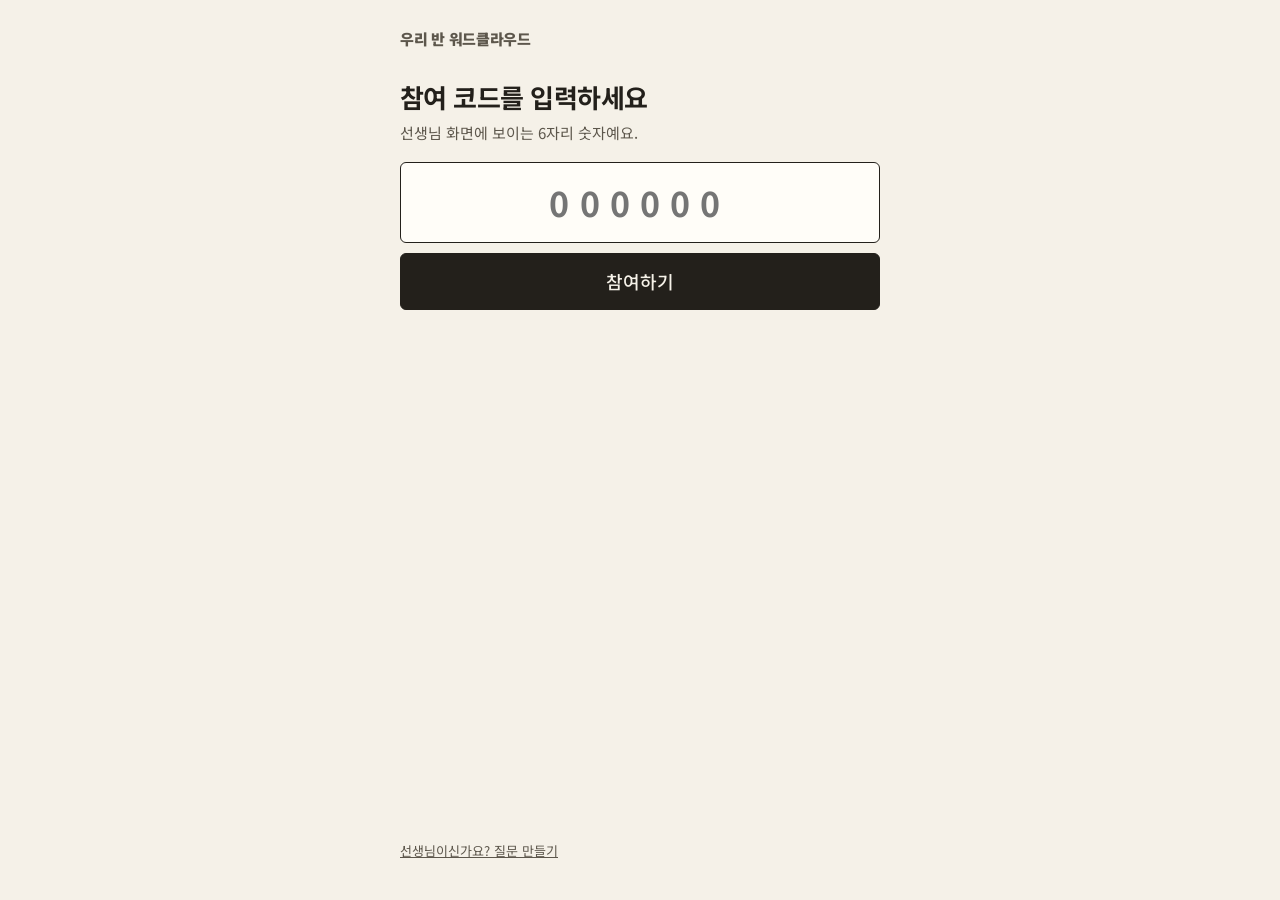
==== index.html @ 2796dbaf "수업용 실시간 워드클라우드 첫 배포 Co-Authored-By: Claude Opus 5.5 <noreply@anthropic.com> Claude-Session: https://" ====
<!DOCTYPE html>
<html lang="ko">
<head>
<meta charset="UTF-8">
<meta name="viewport" content="width=device-width, initial-scale=1, viewport-fit=cover">
<title>워드클라우드 참여</title>
<link rel="stylesheet" href="style.css">
</head>
<body>
<main class="student" id="app">
  <div class="brand">우리 반 워드클라우드</div>
  <noscript>이 페이지는 자바스크립트가 켜져 있어야 동작해요.</noscript>
</main>
<script src="vendor/supabase.js"></script>
<script src="common.js"></script>
<script src="student.js"></script>
</body>
</html>
---- style.css ----
@import url('https://fonts.googleapis.com/css2?family=Noto+Sans+KR:wght@400;500;700;900&display=swap');

:root {
  --paper: #f5f1e8;
  --paper-2: #ebe5d8;
  --ink: #23201b;
  --ink-2: #5d574c;
  --line: #d6cfbf;
  --accent: #c2462e;
  --accent-ink: #fff;
  --ok: #2f6b4f;
  --font: 'Noto Sans KR', 'Malgun Gothic', '맑은 고딕', 'Apple SD Gothic Neo', 'Nanum Gothic', sans-serif;
}

* { box-sizing: border-box; }
html, body { margin: 0; height: 100%; }
body {
  font-family: var(--font);
  background: var(--paper);
  color: var(--ink);
  font-size: 16px;
  line-height: 1.5;
  -webkit-font-smoothing: antialiased;
}
button, input, select, textarea { font: inherit; color: inherit; }
button { cursor: pointer; }
a { color: inherit; }

.btn {
  border: 1.5px solid var(--ink);
  background: transparent;
  padding: 8px 14px;
  border-radius: 6px;
  font-weight: 500;
  white-space: nowrap;
}
.btn:hover { background: var(--paper-2); }
.btn.primary { background: var(--ink); color: var(--paper); }
.btn.primary:hover { background: #000; }
.btn.accent { background: var(--accent); border-color: var(--accent); color: var(--accent-ink); }
.btn.ghost { border-color: transparent; }
.btn.ghost:hover { border-color: var(--line); }
.btn.small { padding: 4px 9px; font-size: 14px; }
.btn:disabled { opacity: .4; cursor: default; }

input[type=text], input:not([type]), textarea, select {
  border: 1.5px solid var(--line);
  background: #fffdf8;
  border-radius: 6px;
  padding: 10px 12px;
  width: 100%;
}
input:focus, textarea:focus, select:focus { outline: none; border-color: var(--ink); }

#toast {
  position: fixed; left: 50%; bottom: 28px; transform: translate(-50%, 20px);
  background: var(--ink); color: var(--paper);
  padding: 10px 18px; border-radius: 6px; opacity: 0; pointer-events: none;
  transition: opacity .2s, transform .2s; z-index: 100; max-width: 90vw;
}
#toast.show { opacity: 1; transform: translate(-50%, 0); }
#toast.error { background: var(--accent); }

/* ---------- 학생 화면 ---------- */
.student {
  max-width: 520px; margin: 0 auto; min-height: 100%;
  padding: 28px 20px 40px; display: flex; flex-direction: column;
}
.student .brand { font-weight: 900; letter-spacing: -0.02em; font-size: 15px; color: var(--ink-2); }
.student h1 { font-size: 26px; line-height: 1.35; margin: 28px 0 8px; letter-spacing: -0.02em; word-break: keep-all; }
.student .hint { color: var(--ink-2); font-size: 15px; margin: 0 0 18px; }
.code-input {
  font-size: 34px !important; letter-spacing: .3em; text-align: center; font-weight: 700;
  padding: 14px !important;
}
.student form { display: flex; flex-direction: column; gap: 10px; }
.student .row { display: flex; gap: 8px; }
.student .row input { flex: 1; font-size: 20px; padding: 14px; }
.student .row .btn { font-size: 18px; padding: 0 20px; }
.mine { margin-top: 22px; }
.mine h2 { font-size: 14px; color: var(--ink-2); font-weight: 500; margin: 0 0 8px; }
.chips { display: flex; flex-wrap: wrap; gap: 6px; }
.chip { background: var(--paper-2); border-radius: 999px; padding: 4px 12px; font-size: 15px; }
.status-line { margin-top: 14px; font-size: 15px; color: var(--ink-2); min-height: 1.5em; }
.waiting { margin-top: 40px; color: var(--ink-2); }
.foot { margin-top: auto; padding-top: 40px; font-size: 13px; color: var(--ink-2); }

/* ---------- 교사 화면 ---------- */
.teacher { display: grid; grid-template-columns: 320px 1fr; height: 100vh; }
.teacher.collapsed { grid-template-columns: 0 1fr; }
.teacher.collapsed .side { display: none; }

.side {
  border-right: 1.5px solid var(--line); background: var(--paper);
  display: flex; flex-direction: column; min-height: 0;
}
.side header { padding: 18px 18px 12px; border-bottom: 1px solid var(--line); }
.side header .title-input {
  border: none; background: transparent; padding: 2px 0; font-size: 18px; font-weight: 700;
}
.side header .title-input:focus { border-bottom: 1.5px solid var(--ink); border-radius: 0; }
.side header small { color: var(--ink-2); font-size: 13px; }
.qlist { list-style: none; margin: 0; padding: 8px 10px; overflow: auto; flex: 1; }
.qitem {
  display: grid; grid-template-columns: 24px 1fr; gap: 6px;
  padding: 10px 8px; border-radius: 6px; cursor: pointer; border-left: 4px solid transparent;
}
.qitem:hover { background: var(--paper-2); }
.qitem.current { border-left-color: var(--accent); background: #fffdf8; }
.qitem .num { color: var(--ink-2); font-size: 14px; padding-top: 1px; }
.qitem .p { font-weight: 500; word-break: keep-all; }
.qitem .meta { font-size: 13px; color: var(--ink-2); display: flex; gap: 10px; align-items: center; }
.qitem .tools { display: none; gap: 2px; margin-left: auto; }
.qitem:hover .tools, .qitem.editing .tools { display: flex; }
.qitem .tools button { border: none; background: none; padding: 2px 5px; font-size: 13px; color: var(--ink-2); border-radius: 4px; }
.qitem .tools button:hover { background: var(--line); color: var(--ink); }
.qform { padding: 12px 16px 16px; border-top: 1px solid var(--line); display: flex; flex-direction: column; gap: 8px; }
.qform textarea { resize: none; height: 64px; }
.qform .line { display: flex; gap: 8px; align-items: center; }
.qform .line label { font-size: 14px; color: var(--ink-2); white-space: nowrap; }
.qform .line select { width: auto; padding: 7px 8px; }
.qform .line .btn { margin-left: auto; }
.side .sessions { padding: 10px 16px 14px; border-top: 1px solid var(--line); font-size: 13px; display: flex; gap: 12px; flex-wrap: wrap; }
.side .sessions button { border: none; background: none; padding: 0; text-decoration: underline; color: var(--ink-2); font-size: 13px; }

.stage { display: flex; flex-direction: column; min-width: 0; min-height: 0; background: var(--paper); }
.topbar {
  display: flex; align-items: center; gap: 14px; padding: 12px 20px;
  border-bottom: 1.5px solid var(--line);
}
.join { display: flex; align-items: center; gap: 14px; cursor: pointer; }
.join canvas, .join img { width: 64px; height: 64px; image-rendering: pixelated; background: #fff; padding: 3px; }
.join .where { font-size: 13px; color: var(--ink-2); line-height: 1.3; }
.join .where b { font-size: 15px; color: var(--ink); font-weight: 500; }
.join .code { font-size: 38px; font-weight: 900; letter-spacing: .08em; line-height: 1; font-variant-numeric: tabular-nums; }
.topbar .spacer { flex: 1; }
.topbar .stats { font-size: 14px; color: var(--ink-2); text-align: right; line-height: 1.35; }
.topbar .stats b { color: var(--ink); font-size: 20px; }
.toggle {
  display: inline-flex; align-items: center; gap: 8px; border: 1.5px solid var(--ink);
  border-radius: 999px; padding: 6px 14px 6px 8px; background: transparent; font-weight: 500;
}
.toggle .dot { width: 12px; height: 12px; border-radius: 50%; background: var(--ink-2); }
.toggle.on .dot { background: var(--ok); box-shadow: 0 0 0 3px rgba(47,107,79,.2); }

.prompt-area { padding: 22px 32px 6px; display: flex; align-items: flex-start; gap: 16px; }
.prompt-area h2 {
  margin: 0; font-size: clamp(24px, 3.2vw, 46px); line-height: 1.25; letter-spacing: -0.025em;
  font-weight: 900; word-break: keep-all; flex: 1;
}
.prompt-area .limit { font-size: 14px; color: var(--ink-2); padding-top: 8px; white-space: nowrap; }

.cloud-wrap { position: relative; flex: 1; min-height: 0; margin: 4px 20px 0; }
#cloud { position: absolute; inset: 0; width: 100%; height: 100%; display: block; }
.empty {
  position: absolute; inset: 0; display: flex; align-items: center; justify-content: center;
  color: var(--ink-2); font-size: 20px; text-align: center; pointer-events: none; padding: 20px;
}

.bottombar { display: flex; gap: 8px; align-items: center; padding: 10px 20px 14px; flex-wrap: wrap; }
.bottombar .spacer { flex: 1; }

/* 단어 목록 서랍 */
.drawer {
  position: fixed; top: 0; right: 0; bottom: 0; width: 340px; background: #fffdf8;
  border-left: 1.5px solid var(--ink); transform: translateX(100%); transition: transform .2s;
  z-index: 40; display: flex; flex-direction: column;
}
.drawer.open { transform: none; }
.drawer header { display: flex; align-items: center; padding: 14px 16px; border-bottom: 1px solid var(--line); }
.drawer header h3 { margin: 0; font-size: 17px; flex: 1; }
.drawer .words { overflow: auto; flex: 1; padding: 4px 0; }
.wrow { display: flex; align-items: center; gap: 8px; padding: 7px 16px; }
.wrow:hover { background: var(--paper); }
.wrow .w { flex: 1; word-break: break-all; }
.wrow.hidden .w { text-decoration: line-through; color: var(--ink-2); }
.wrow .n { font-variant-numeric: tabular-nums; color: var(--ink-2); width: 2.5em; text-align: right; }
.drawer footer { padding: 12px 16px; border-top: 1px solid var(--line); }

/* 단어 클릭 팝업 */
.pop {
  position: fixed; z-index: 50; background: var(--ink); color: var(--paper);
  border-radius: 6px; padding: 8px; display: flex; gap: 6px; align-items: center;
  box-shadow: 0 6px 20px rgba(0,0,0,.25);
}
.pop .lbl { padding: 0 6px; font-weight: 700; max-width: 200px; overflow: hidden; text-overflow: ellipsis; white-space: nowrap; }
.pop button { border: 1px solid #6c665b; background: transparent; color: var(--paper); border-radius: 4px; padding: 4px 10px; font-size: 14px; }
.pop button:hover { background: #3a362f; }

/* QR 크게 */
.qr-overlay {
  position: fixed; inset: 0; background: var(--paper); z-index: 60;
  display: none; align-items: center; justify-content: center; gap: 6vw; padding: 5vw;
}
.qr-overlay.open { display: flex; }
.qr-overlay canvas { width: min(60vh, 42vw); height: min(60vh, 42vw); image-rendering: pixelated; background: #fff; padding: 12px; }
.qr-overlay .big { font-size: min(14vw, 150px); font-weight: 900; letter-spacing: .06em; line-height: 1; font-variant-numeric: tabular-nums; }
.qr-overlay .u { font-size: 22px; color: var(--ink-2); margin-bottom: 18px; word-break: break-all; }
.qr-overlay .close { position: absolute; top: 20px; right: 24px; }

/* 시작 화면 */
.start { max-width: 560px; margin: 0 auto; padding: 60px 24px; }
.start h1 { font-size: 30px; margin: 0 0 6px; letter-spacing: -0.02em; }
.start p { color: var(--ink-2); margin: 0 0 24px; }
.start form { display: flex; gap: 8px; }
.start .past { margin-top: 40px; }
.start .past h2 { font-size: 15px; color: var(--ink-2); font-weight: 500; border-bottom: 1px solid var(--line); padding-bottom: 6px; }
.start .past ul { list-style: none; padding: 0; margin: 0; }
.start .past li { display: flex; align-items: center; gap: 10px; padding: 9px 0; border-bottom: 1px solid var(--paper-2); }
.start .past li a { flex: 1; text-decoration: none; font-weight: 500; }
.start .past li span { color: var(--ink-2); font-size: 14px; font-variant-numeric: tabular-nums; }

.teacher:fullscreen .side, .stage:fullscreen .bottombar .hide-fs { display: none; }
.stage:fullscreen { background: var(--paper); }

@media (max-width: 860px) {
  .teacher { grid-template-columns: 1fr; height: auto; }
  .side { border-right: none; border-bottom: 1.5px solid var(--line); max-height: 50vh; }
  .stage { height: 100vh; }
  .join .code { font-size: 28px; }
}
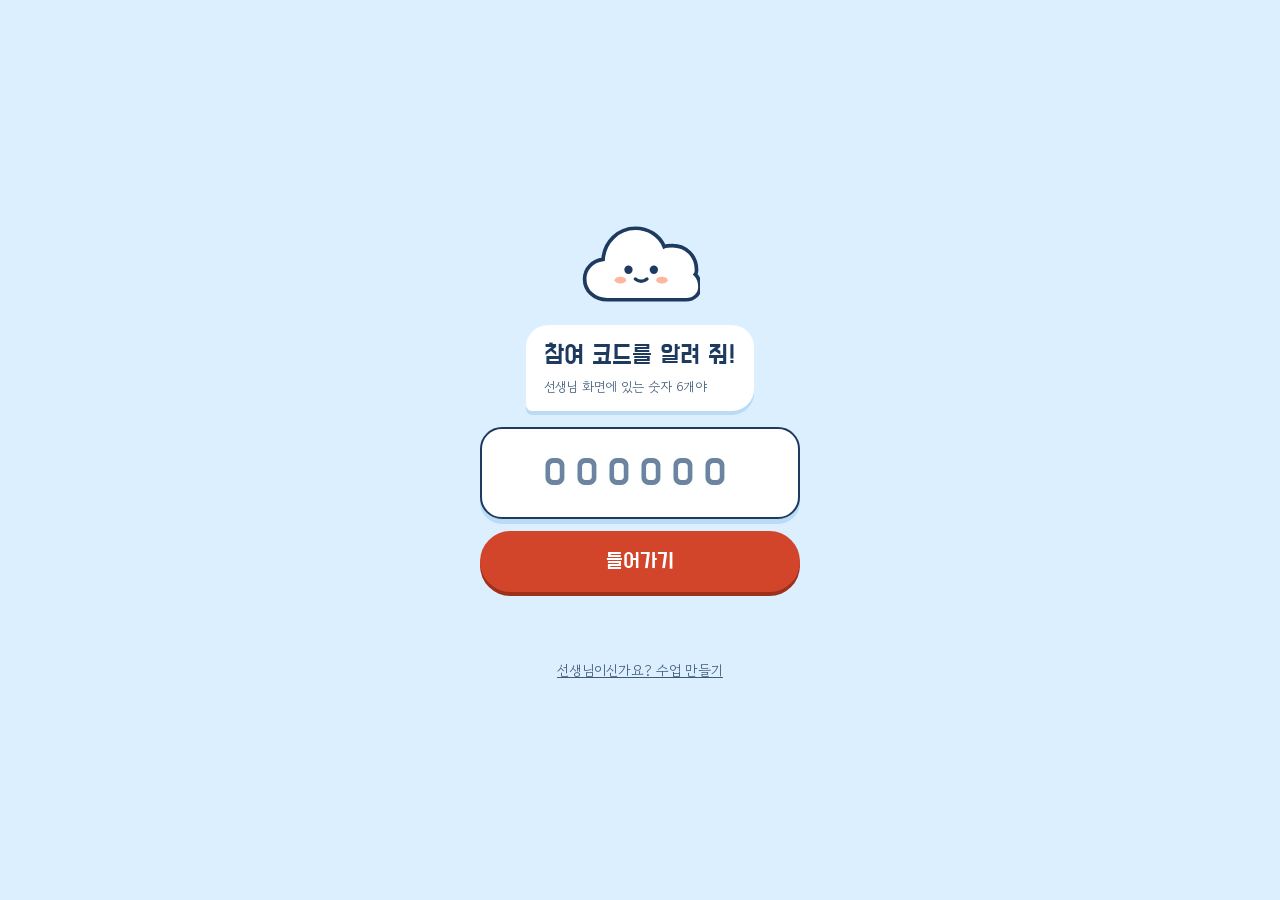
==== commit 1a8399d0: "디자인을 C 시안(몽글 구름)으로 변경 - 교사 화면: 하늘색 배경, 구름 캐릭터, 단어를 말풍선 알약으로 표시하고 응답 수 배지 추가 - 학생 화면: 메신저처럼 몽글이가 질문하고" ====
--- a/index.html
+++ b/index.html
@@ -7,10 +7,9 @@
 <link rel="stylesheet" href="style.css">
 </head>
 <body>
-<main class="student" id="app">
-  <div class="brand">우리 반 워드클라우드</div>
+<div class="student" id="app">
   <noscript>이 페이지는 자바스크립트가 켜져 있어야 동작해요.</noscript>
-</main>
+</div>
 <script src="vendor/supabase.js"></script>
 <script src="common.js"></script>
 <script src="student.js"></script>
--- a/style.css
+++ b/style.css
@@ -1,23 +1,25 @@
-@import url('https://fonts.googleapis.com/css2?family=Noto+Sans+KR:wght@400;500;700;900&display=swap');
+@import url('https://fonts.googleapis.com/css2?family=Do+Hyeon&family=Gowun+Dodum&display=swap');
 
 :root {
-  --paper: #f5f1e8;
-  --paper-2: #ebe5d8;
-  --ink: #23201b;
-  --ink-2: #5d574c;
-  --line: #d6cfbf;
-  --accent: #c2462e;
-  --accent-ink: #fff;
-  --ok: #2f6b4f;
-  --font: 'Noto Sans KR', 'Malgun Gothic', '맑은 고딕', 'Apple SD Gothic Neo', 'Nanum Gothic', sans-serif;
+  --sky: #dcefff;
+  --sky-shadow: #b9dbf5;
+  --white: #ffffff;
+  --navy: #1e3a5f;
+  --navy-dark: #0f2440;
+  --navy-2: #3f5a78;
+  --coral: #d2452b;
+  --coral-dark: #9e2f1b;
+  --green: #1e7a52;
+  --display: 'Do Hyeon', 'Malgun Gothic', '맑은 고딕', 'Apple SD Gothic Neo', sans-serif;
+  --body: 'Gowun Dodum', 'Malgun Gothic', '맑은 고딕', 'Apple SD Gothic Neo', 'Noto Sans KR', sans-serif;
 }
 
 * { box-sizing: border-box; }
 html, body { margin: 0; height: 100%; }
 body {
-  font-family: var(--font);
-  background: var(--paper);
-  color: var(--ink);
+  font-family: var(--body);
+  background: var(--sky);
+  color: var(--navy);
   font-size: 16px;
   line-height: 1.5;
   -webkit-font-smoothing: antialiased;
@@ -25,197 +27,261 @@
 button, input, select, textarea { font: inherit; color: inherit; }
 button { cursor: pointer; }
 a { color: inherit; }
+.sr-only { position: absolute; width: 1px; height: 1px; overflow: hidden; clip: rect(0 0 0 0); white-space: nowrap; }
 
 .btn {
-  border: 1.5px solid var(--ink);
-  background: transparent;
-  padding: 8px 14px;
-  border-radius: 6px;
-  font-weight: 500;
+  font-family: var(--display);
+  font-size: 18px;
+  border: none;
+  background: var(--white);
+  color: var(--navy);
+  border-radius: 999px;
+  padding: 10px 18px;
+  box-shadow: 0 4px 0 var(--sky-shadow);
   white-space: nowrap;
-}
-.btn:hover { background: var(--paper-2); }
-.btn.primary { background: var(--ink); color: var(--paper); }
-.btn.primary:hover { background: #000; }
-.btn.accent { background: var(--accent); border-color: var(--accent); color: var(--accent-ink); }
-.btn.ghost { border-color: transparent; }
-.btn.ghost:hover { border-color: var(--line); }
-.btn.small { padding: 4px 9px; font-size: 14px; }
-.btn:disabled { opacity: .4; cursor: default; }
+  transition: transform .08s, box-shadow .08s;
+}
+.btn:hover { transform: translateY(-1px); }
+.btn:active { transform: translateY(3px); box-shadow: 0 1px 0 var(--sky-shadow); }
+.btn.primary { background: var(--navy); color: var(--white); box-shadow: 0 4px 0 var(--navy-dark); }
+.btn.primary:active { box-shadow: 0 1px 0 var(--navy-dark); }
+.btn.coral { background: var(--coral); color: var(--white); box-shadow: 0 4px 0 var(--coral-dark); }
+.btn.small { font-size: 15px; padding: 6px 12px; box-shadow: 0 3px 0 var(--sky-shadow); }
+.btn.flat { box-shadow: none; background: transparent; }
+.btn.flat:hover { background: var(--sky); }
+.btn:disabled { opacity: .45; cursor: default; transform: none; }
 
 input[type=text], input:not([type]), textarea, select {
-  border: 1.5px solid var(--line);
-  background: #fffdf8;
-  border-radius: 6px;
-  padding: 10px 12px;
+  border: 2px solid transparent;
+  background: var(--sky);
+  border-radius: 16px;
+  padding: 10px 14px;
   width: 100%;
-}
-input:focus, textarea:focus, select:focus { outline: none; border-color: var(--ink); }
+  color: var(--navy);
+}
+input:focus, textarea:focus, select:focus { outline: none; border-color: var(--navy); background: var(--white); }
+::placeholder { color: #6b84a0; }
 
 #toast {
-  position: fixed; left: 50%; bottom: 28px; transform: translate(-50%, 20px);
-  background: var(--ink); color: var(--paper);
-  padding: 10px 18px; border-radius: 6px; opacity: 0; pointer-events: none;
-  transition: opacity .2s, transform .2s; z-index: 100; max-width: 90vw;
+  position: fixed; left: 50%; bottom: 96px; transform: translate(-50%, 20px);
+  background: var(--navy); color: var(--white);
+  padding: 10px 20px; border-radius: 999px; opacity: 0; pointer-events: none;
+  transition: opacity .2s, transform .2s; z-index: 100; max-width: 90vw; text-align: center;
 }
 #toast.show { opacity: 1; transform: translate(-50%, 0); }
-#toast.error { background: var(--accent); }
-
-/* ---------- 학생 화면 ---------- */
+#toast.error { background: var(--coral); }
+
+.mascot { display: block; flex: none; }
+
+/* ---------- 학생 화면 (메신저형) ---------- */
 .student {
-  max-width: 520px; margin: 0 auto; min-height: 100%;
-  padding: 28px 20px 40px; display: flex; flex-direction: column;
-}
-.student .brand { font-weight: 900; letter-spacing: -0.02em; font-size: 15px; color: var(--ink-2); }
-.student h1 { font-size: 26px; line-height: 1.35; margin: 28px 0 8px; letter-spacing: -0.02em; word-break: keep-all; }
-.student .hint { color: var(--ink-2); font-size: 15px; margin: 0 0 18px; }
+  max-width: 520px; margin: 0 auto; height: 100%; height: 100dvh;
+  display: flex; flex-direction: column; background: var(--sky);
+}
+.s-head {
+  display: flex; align-items: center; gap: 10px; padding: 14px 16px 12px;
+  background: var(--white); box-shadow: 0 4px 0 var(--sky-shadow); position: relative; z-index: 2;
+}
+.s-head .who { display: flex; flex-direction: column; flex: 1; min-width: 0; line-height: 1.3; }
+.s-head .who b { font-family: var(--display); font-weight: 400; font-size: 20px; }
+.s-head .who small { font-size: 12px; color: var(--navy-2); white-space: nowrap; overflow: hidden; text-overflow: ellipsis; }
+.s-head .count { font-family: var(--display); font-size: 15px; background: var(--sky); border-radius: 999px; padding: 4px 12px; }
+
+.chat { flex: 1; overflow-y: auto; padding: 20px 16px 24px; display: flex; flex-direction: column; gap: 10px; }
+.msg {
+  max-width: 82%; padding: 11px 16px; font-size: 16px; word-break: keep-all; overflow-wrap: anywhere;
+  animation: pop .25s ease-out;
+}
+.msg.bot { align-self: flex-start; background: var(--white); border-radius: 22px 22px 22px 6px; }
+.msg.bot.q { box-shadow: 0 4px 0 var(--sky-shadow); padding: 14px 18px; }
+.msg.bot.q h1 { margin: 0; font-family: var(--display); font-weight: 400; font-size: 26px; line-height: 1.25; }
+.msg.bot.q small { display: block; margin-top: 6px; font-size: 13px; color: var(--navy-2); }
+.msg.me {
+  align-self: flex-end; background: var(--navy); color: var(--white);
+  font-family: var(--display); font-size: 22px; border-radius: 22px 22px 6px 22px; padding: 9px 18px;
+}
+.msg-note { align-self: flex-end; font-size: 12px; color: var(--navy-2); margin-top: -4px; }
+@keyframes pop { from { transform: scale(.85); opacity: 0; } to { transform: none; opacity: 1; } }
+
+.s-input {
+  display: flex; align-items: center; gap: 8px; padding: 12px 12px calc(14px + env(safe-area-inset-bottom));
+  background: var(--white);
+}
+.s-input input { flex: 1; min-width: 0; font-size: 17px; border-radius: 999px; padding: 14px 18px; }
+.s-input .send {
+  width: 52px; height: 52px; flex: none; border: none; border-radius: 50%;
+  background: var(--coral); box-shadow: 0 4px 0 var(--coral-dark);
+  display: flex; align-items: center; justify-content: center;
+}
+.s-input .send:active { transform: translateY(3px); box-shadow: 0 1px 0 var(--coral-dark); }
+.s-input .send:disabled { opacity: .5; }
+.s-input.off { color: var(--navy-2); justify-content: center; font-size: 15px; min-height: 78px; }
+
+.join-box { flex: 1; display: flex; flex-direction: column; align-items: center; justify-content: center; gap: 16px; padding: 24px; }
+.join-box .msg { align-self: center; }
+.join-box form { width: 100%; max-width: 320px; display: flex; flex-direction: column; gap: 12px; }
 .code-input {
-  font-size: 34px !important; letter-spacing: .3em; text-align: center; font-weight: 700;
-  padding: 14px !important;
-}
-.student form { display: flex; flex-direction: column; gap: 10px; }
-.student .row { display: flex; gap: 8px; }
-.student .row input { flex: 1; font-size: 20px; padding: 14px; }
-.student .row .btn { font-size: 18px; padding: 0 20px; }
-.mine { margin-top: 22px; }
-.mine h2 { font-size: 14px; color: var(--ink-2); font-weight: 500; margin: 0 0 8px; }
-.chips { display: flex; flex-wrap: wrap; gap: 6px; }
-.chip { background: var(--paper-2); border-radius: 999px; padding: 4px 12px; font-size: 15px; }
-.status-line { margin-top: 14px; font-size: 15px; color: var(--ink-2); min-height: 1.5em; }
-.waiting { margin-top: 40px; color: var(--ink-2); }
-.foot { margin-top: auto; padding-top: 40px; font-size: 13px; color: var(--ink-2); }
+  font-family: var(--display); font-size: 40px !important; letter-spacing: .25em; text-align: center;
+  background: var(--white) !important; border-radius: 22px !important; padding: 14px !important;
+  box-shadow: 0 5px 0 var(--sky-shadow);
+}
+.join-box .btn { font-size: 22px; padding: 14px; }
+.join-box .err { color: var(--coral); min-height: 1.5em; font-size: 15px; }
+.join-box .foot { font-size: 14px; color: var(--navy-2); margin-top: 18px; }
 
 /* ---------- 교사 화면 ---------- */
-.teacher { display: grid; grid-template-columns: 320px 1fr; height: 100vh; }
-.teacher.collapsed { grid-template-columns: 0 1fr; }
+.teacher { display: grid; grid-template-columns: 300px 1fr; height: 100vh; }
+.teacher.collapsed { grid-template-columns: 1fr; }
 .teacher.collapsed .side { display: none; }
 
-.side {
-  border-right: 1.5px solid var(--line); background: var(--paper);
-  display: flex; flex-direction: column; min-height: 0;
-}
-.side header { padding: 18px 18px 12px; border-bottom: 1px solid var(--line); }
-.side header .title-input {
-  border: none; background: transparent; padding: 2px 0; font-size: 18px; font-weight: 700;
-}
-.side header .title-input:focus { border-bottom: 1.5px solid var(--ink); border-radius: 0; }
-.side header small { color: var(--ink-2); font-size: 13px; }
-.qlist { list-style: none; margin: 0; padding: 8px 10px; overflow: auto; flex: 1; }
+.side { background: var(--white); display: flex; flex-direction: column; min-height: 0; z-index: 2; box-shadow: 4px 0 0 var(--sky-shadow); }
+.side header { padding: 18px 18px 12px; }
+.side header .title-input { font-family: var(--display); font-size: 22px; background: transparent; padding: 4px 8px; margin-left: -8px; border-radius: 10px; }
+.side header .title-input:focus { background: var(--sky); border-color: transparent; }
+.side header small { color: var(--navy-2); font-size: 13px; }
+.qlist { list-style: none; margin: 0; padding: 4px 12px; overflow: auto; flex: 1; display: flex; flex-direction: column; gap: 6px; }
 .qitem {
-  display: grid; grid-template-columns: 24px 1fr; gap: 6px;
-  padding: 10px 8px; border-radius: 6px; cursor: pointer; border-left: 4px solid transparent;
-}
-.qitem:hover { background: var(--paper-2); }
-.qitem.current { border-left-color: var(--accent); background: #fffdf8; }
-.qitem .num { color: var(--ink-2); font-size: 14px; padding-top: 1px; }
-.qitem .p { font-weight: 500; word-break: keep-all; }
-.qitem .meta { font-size: 13px; color: var(--ink-2); display: flex; gap: 10px; align-items: center; }
+  display: grid; grid-template-columns: 28px 1fr; gap: 8px; align-items: start;
+  padding: 10px 10px; border-radius: 18px; cursor: pointer;
+}
+.qitem:hover { background: #eef7ff; }
+.qitem.current { background: var(--sky); }
+.qitem .num {
+  font-family: var(--display); font-size: 15px; width: 26px; height: 26px; border-radius: 50%;
+  background: var(--white); border: 2px solid var(--sky-shadow); display: flex; align-items: center; justify-content: center;
+}
+.qitem.current .num { background: var(--navy); color: var(--white); border-color: var(--navy); }
+.qitem .p { font-weight: 700; word-break: keep-all; }
+.qitem .meta { font-size: 13px; color: var(--navy-2); display: flex; gap: 10px; align-items: center; min-height: 26px; }
 .qitem .tools { display: none; gap: 2px; margin-left: auto; }
 .qitem:hover .tools, .qitem.editing .tools { display: flex; }
-.qitem .tools button { border: none; background: none; padding: 2px 5px; font-size: 13px; color: var(--ink-2); border-radius: 4px; }
-.qitem .tools button:hover { background: var(--line); color: var(--ink); }
-.qform { padding: 12px 16px 16px; border-top: 1px solid var(--line); display: flex; flex-direction: column; gap: 8px; }
-.qform textarea { resize: none; height: 64px; }
+.qitem .tools button { border: none; background: var(--white); padding: 2px 8px; font-size: 13px; color: var(--navy); border-radius: 999px; }
+.qitem .tools button:hover { background: var(--navy); color: var(--white); }
+.qform { padding: 12px 16px 14px; display: flex; flex-direction: column; gap: 8px; border-top: 2px dashed var(--sky); }
+.qform textarea { resize: none; height: 68px; }
 .qform .line { display: flex; gap: 8px; align-items: center; }
-.qform .line label { font-size: 14px; color: var(--ink-2); white-space: nowrap; }
-.qform .line select { width: auto; padding: 7px 8px; }
+.qform .line label { font-size: 14px; color: var(--navy-2); white-space: nowrap; }
+.qform .line select { width: auto; padding: 7px 10px; border-radius: 999px; }
 .qform .line .btn { margin-left: auto; }
-.side .sessions { padding: 10px 16px 14px; border-top: 1px solid var(--line); font-size: 13px; display: flex; gap: 12px; flex-wrap: wrap; }
-.side .sessions button { border: none; background: none; padding: 0; text-decoration: underline; color: var(--ink-2); font-size: 13px; }
-
-.stage { display: flex; flex-direction: column; min-width: 0; min-height: 0; background: var(--paper); }
-.topbar {
-  display: flex; align-items: center; gap: 14px; padding: 12px 20px;
-  border-bottom: 1.5px solid var(--line);
-}
-.join { display: flex; align-items: center; gap: 14px; cursor: pointer; }
-.join canvas, .join img { width: 64px; height: 64px; image-rendering: pixelated; background: #fff; padding: 3px; }
-.join .where { font-size: 13px; color: var(--ink-2); line-height: 1.3; }
-.join .where b { font-size: 15px; color: var(--ink); font-weight: 500; }
-.join .code { font-size: 38px; font-weight: 900; letter-spacing: .08em; line-height: 1; font-variant-numeric: tabular-nums; }
+.side .sessions { padding: 6px 18px 16px; font-size: 13px; display: flex; gap: 14px; flex-wrap: wrap; }
+.side .sessions button { border: none; background: none; padding: 0; text-decoration: underline; color: var(--navy-2); font-size: 13px; }
+
+.stage { position: relative; display: flex; flex-direction: column; min-width: 0; min-height: 0; background: var(--sky); overflow: hidden; }
+.puff { position: absolute; border-radius: 999px; background: var(--white); opacity: .55; pointer-events: none; }
+.stage > *:not(.puff) { position: relative; }
+
+.topbar { display: flex; align-items: center; gap: 16px; padding: 18px 26px 6px; flex-wrap: wrap; }
+.join {
+  display: flex; align-items: center; gap: 14px; cursor: pointer; border: none; text-align: left;
+  background: var(--white); border-radius: 26px; padding: 8px 22px 8px 8px; box-shadow: 0 6px 0 var(--sky-shadow);
+}
+.join canvas { width: 62px; height: 62px; border-radius: 14px; image-rendering: pixelated; }
+.join .where { font-size: 13px; color: var(--navy-2); line-height: 1.35; }
+.join .where b { display: block; font-size: 14px; color: var(--navy); font-weight: 700; }
+.join .code { font-family: var(--display); font-size: 42px; letter-spacing: .1em; line-height: 1; font-variant-numeric: tabular-nums; }
 .topbar .spacer { flex: 1; }
-.topbar .stats { font-size: 14px; color: var(--ink-2); text-align: right; line-height: 1.35; }
-.topbar .stats b { color: var(--ink); font-size: 20px; }
-.toggle {
-  display: inline-flex; align-items: center; gap: 8px; border: 1.5px solid var(--ink);
-  border-radius: 999px; padding: 6px 14px 6px 8px; background: transparent; font-weight: 500;
-}
-.toggle .dot { width: 12px; height: 12px; border-radius: 50%; background: var(--ink-2); }
-.toggle.on .dot { background: var(--ok); box-shadow: 0 0 0 3px rgba(47,107,79,.2); }
-
-.prompt-area { padding: 22px 32px 6px; display: flex; align-items: flex-start; gap: 16px; }
-.prompt-area h2 {
-  margin: 0; font-size: clamp(24px, 3.2vw, 46px); line-height: 1.25; letter-spacing: -0.025em;
-  font-weight: 900; word-break: keep-all; flex: 1;
-}
-.prompt-area .limit { font-size: 14px; color: var(--ink-2); padding-top: 8px; white-space: nowrap; }
-
-.cloud-wrap { position: relative; flex: 1; min-height: 0; margin: 4px 20px 0; }
-#cloud { position: absolute; inset: 0; width: 100%; height: 100%; display: block; }
+.people { display: flex; align-items: center; gap: 8px; }
+.people .dots { display: flex; }
+.people .dots span { width: 30px; height: 30px; border-radius: 50%; border: 3px solid var(--sky); margin-left: -9px; }
+.people .dots span:first-child { margin-left: 0; }
+.people b { font-family: var(--display); font-weight: 400; font-size: 26px; }
+.people small { font-size: 14px; color: var(--navy-2); line-height: 1.3; }
+.toggle { display: inline-flex; align-items: center; gap: 8px; color: var(--navy-2); }
+.toggle .dot { width: 12px; height: 12px; border-radius: 50%; background: #9aaec4; }
+.toggle.on { color: var(--green); }
+.toggle.on .dot { background: var(--green); box-shadow: 0 0 0 4px rgba(30,122,82,.18); }
+
+.prompt-area { display: flex; align-items: center; gap: 16px; padding: 14px 26px 4px; }
+.prompt-area .bubble { background: var(--white); border-radius: 30px 30px 30px 8px; padding: 14px 28px; box-shadow: 0 6px 0 var(--sky-shadow); min-width: 0; }
+.prompt-area h2 { margin: 0; font-family: var(--display); font-weight: 400; font-size: clamp(26px, 3.1vw, 46px); line-height: 1.2; word-break: keep-all; }
+.prompt-area .limit { font-size: 15px; color: var(--navy-2); white-space: nowrap; }
+
+.cloud-wrap { flex: 1; min-height: 0; margin: 8px 26px 0; position: relative; }
+.cloud {
+  position: absolute; inset: 0; display: flex; flex-wrap: wrap; align-content: center; justify-content: center;
+  align-items: center; padding: 14px 10px; overflow: hidden;
+}
+.pill {
+  position: relative; font-family: var(--display); line-height: 1.1; background: var(--white);
+  border-radius: 999px; border: none; cursor: pointer; white-space: nowrap;
+  transition: transform .15s;
+}
+.pill:hover { transform: translateY(-2px); }
+.pill.new { animation: pillIn .45s cubic-bezier(.3,1.6,.5,1); }
+@keyframes pillIn { from { transform: scale(.2); opacity: 0; } to { transform: none; opacity: 1; } }
+.pill .badge {
+  position: absolute; top: -8px; right: -6px; font-family: var(--body); font-weight: 700; font-size: 13px; line-height: 1;
+  color: var(--white); border-radius: 999px; padding: 4px 7px;
+}
 .empty {
-  position: absolute; inset: 0; display: flex; align-items: center; justify-content: center;
-  color: var(--ink-2); font-size: 20px; text-align: center; pointer-events: none; padding: 20px;
-}
-
-.bottombar { display: flex; gap: 8px; align-items: center; padding: 10px 20px 14px; flex-wrap: wrap; }
+  position: absolute; inset: 0; display: flex; flex-direction: column; gap: 14px; align-items: center; justify-content: center;
+  color: var(--navy-2); font-size: 20px; text-align: center; pointer-events: none; padding: 20px;
+}
+
+.bottombar { display: flex; gap: 10px; align-items: center; padding: 12px 26px 18px; flex-wrap: wrap; }
 .bottombar .spacer { flex: 1; }
-
-/* 단어 목록 서랍 */
+.bottombar .live { font-size: 13px; color: var(--navy-2); }
+
+/* 단어 관리 서랍 */
 .drawer {
-  position: fixed; top: 0; right: 0; bottom: 0; width: 340px; background: #fffdf8;
-  border-left: 1.5px solid var(--ink); transform: translateX(100%); transition: transform .2s;
-  z-index: 40; display: flex; flex-direction: column;
+  position: fixed; top: 0; right: 0; bottom: 0; width: 340px; background: var(--white);
+  transform: translateX(105%); transition: transform .2s; z-index: 40; display: flex; flex-direction: column;
+  box-shadow: -6px 0 0 var(--sky-shadow); border-radius: 26px 0 0 26px;
 }
 .drawer.open { transform: none; }
-.drawer header { display: flex; align-items: center; padding: 14px 16px; border-bottom: 1px solid var(--line); }
-.drawer header h3 { margin: 0; font-size: 17px; flex: 1; }
-.drawer .words { overflow: auto; flex: 1; padding: 4px 0; }
-.wrow { display: flex; align-items: center; gap: 8px; padding: 7px 16px; }
-.wrow:hover { background: var(--paper); }
-.wrow .w { flex: 1; word-break: break-all; }
-.wrow.hidden .w { text-decoration: line-through; color: var(--ink-2); }
-.wrow .n { font-variant-numeric: tabular-nums; color: var(--ink-2); width: 2.5em; text-align: right; }
-.drawer footer { padding: 12px 16px; border-top: 1px solid var(--line); }
+.drawer header { display: flex; align-items: center; padding: 18px 18px 10px; }
+.drawer header h3 { margin: 0; font-family: var(--display); font-weight: 400; font-size: 24px; flex: 1; }
+.drawer .words { overflow: auto; flex: 1; padding: 4px 10px; }
+.wrow { display: flex; align-items: center; gap: 6px; padding: 7px 8px; border-radius: 14px; }
+.wrow:hover { background: #eef7ff; }
+.wrow .w { flex: 1; word-break: break-all; font-weight: 700; }
+.wrow.hidden .w { text-decoration: line-through; color: var(--navy-2); font-weight: 400; }
+.wrow .n { font-variant-numeric: tabular-nums; color: var(--navy-2); width: 2.4em; text-align: right; }
+.drawer footer { padding: 12px 18px 18px; }
 
 /* 단어 클릭 팝업 */
 .pop {
-  position: fixed; z-index: 50; background: var(--ink); color: var(--paper);
-  border-radius: 6px; padding: 8px; display: flex; gap: 6px; align-items: center;
-  box-shadow: 0 6px 20px rgba(0,0,0,.25);
-}
-.pop .lbl { padding: 0 6px; font-weight: 700; max-width: 200px; overflow: hidden; text-overflow: ellipsis; white-space: nowrap; }
-.pop button { border: 1px solid #6c665b; background: transparent; color: var(--paper); border-radius: 4px; padding: 4px 10px; font-size: 14px; }
-.pop button:hover { background: #3a362f; }
+  position: fixed; z-index: 50; background: var(--navy); color: var(--white);
+  border-radius: 20px; padding: 8px; display: flex; gap: 6px; align-items: center;
+  box-shadow: 0 5px 0 var(--navy-dark);
+}
+.pop .lbl { padding: 0 8px; font-family: var(--display); font-size: 18px; max-width: 200px; overflow: hidden; text-overflow: ellipsis; white-space: nowrap; }
+.pop button { border: none; background: rgba(255,255,255,.14); color: var(--white); border-radius: 999px; padding: 6px 12px; font-size: 14px; }
+.pop button:hover { background: rgba(255,255,255,.28); }
 
 /* QR 크게 */
 .qr-overlay {
-  position: fixed; inset: 0; background: var(--paper); z-index: 60;
+  position: fixed; inset: 0; background: var(--sky); z-index: 60;
   display: none; align-items: center; justify-content: center; gap: 6vw; padding: 5vw;
 }
 .qr-overlay.open { display: flex; }
-.qr-overlay canvas { width: min(60vh, 42vw); height: min(60vh, 42vw); image-rendering: pixelated; background: #fff; padding: 12px; }
-.qr-overlay .big { font-size: min(14vw, 150px); font-weight: 900; letter-spacing: .06em; line-height: 1; font-variant-numeric: tabular-nums; }
-.qr-overlay .u { font-size: 22px; color: var(--ink-2); margin-bottom: 18px; word-break: break-all; }
+.qr-overlay canvas { width: min(60vh, 40vw); height: min(60vh, 40vw); image-rendering: pixelated; background: #fff; padding: 14px; border-radius: 30px; box-shadow: 0 8px 0 var(--sky-shadow); }
+.qr-overlay .big { font-family: var(--display); font-size: min(13vw, 150px); letter-spacing: .08em; line-height: 1; font-variant-numeric: tabular-nums; }
+.qr-overlay .u { font-size: 22px; color: var(--navy-2); margin-bottom: 18px; word-break: break-all; }
 .qr-overlay .close { position: absolute; top: 20px; right: 24px; }
 
 /* 시작 화면 */
-.start { max-width: 560px; margin: 0 auto; padding: 60px 24px; }
-.start h1 { font-size: 30px; margin: 0 0 6px; letter-spacing: -0.02em; }
-.start p { color: var(--ink-2); margin: 0 0 24px; }
-.start form { display: flex; gap: 8px; }
-.start .past { margin-top: 40px; }
-.start .past h2 { font-size: 15px; color: var(--ink-2); font-weight: 500; border-bottom: 1px solid var(--line); padding-bottom: 6px; }
+.start { max-width: 560px; margin: 0 auto; padding: 56px 24px; }
+.start .hello { display: flex; align-items: flex-end; gap: 14px; margin-bottom: 26px; }
+.start .hello .msg { max-width: none; box-shadow: 0 5px 0 var(--sky-shadow); }
+.start h1 { margin: 0; font-family: var(--display); font-weight: 400; font-size: 32px; line-height: 1.25; }
+.start p { color: var(--navy-2); margin: 6px 0 0; font-size: 15px; }
+.start form { display: flex; gap: 8px; background: var(--white); padding: 8px; border-radius: 999px; box-shadow: 0 5px 0 var(--sky-shadow); }
+.start form input { background: transparent; border-radius: 999px; }
+.start .past { margin-top: 40px; background: var(--white); border-radius: 26px; padding: 16px 20px; box-shadow: 0 5px 0 var(--sky-shadow); }
+.start .past h2 { font-family: var(--display); font-weight: 400; font-size: 20px; margin: 0 0 6px; }
 .start .past ul { list-style: none; padding: 0; margin: 0; }
-.start .past li { display: flex; align-items: center; gap: 10px; padding: 9px 0; border-bottom: 1px solid var(--paper-2); }
-.start .past li a { flex: 1; text-decoration: none; font-weight: 500; }
-.start .past li span { color: var(--ink-2); font-size: 14px; font-variant-numeric: tabular-nums; }
-
-.teacher:fullscreen .side, .stage:fullscreen .bottombar .hide-fs { display: none; }
-.stage:fullscreen { background: var(--paper); }
+.start .past li { display: flex; align-items: center; gap: 10px; padding: 9px 0; border-top: 2px dashed var(--sky); }
+.start .past li:first-child { border-top: none; }
+.start .past li a { flex: 1; text-decoration: none; font-weight: 700; }
+.start .past li span { color: var(--navy-2); font-size: 14px; font-variant-numeric: tabular-nums; }
+.start .to-student { margin-top: 28px; font-size: 14px; }
+
+.stage:fullscreen .hide-fs { display: none; }
 
 @media (max-width: 860px) {
   .teacher { grid-template-columns: 1fr; height: auto; }
-  .side { border-right: none; border-bottom: 1.5px solid var(--line); max-height: 50vh; }
+  .side { box-shadow: 0 4px 0 var(--sky-shadow); max-height: 50vh; }
   .stage { height: 100vh; }
-  .join .code { font-size: 28px; }
-}
+  .join .code { font-size: 30px; }
+}
